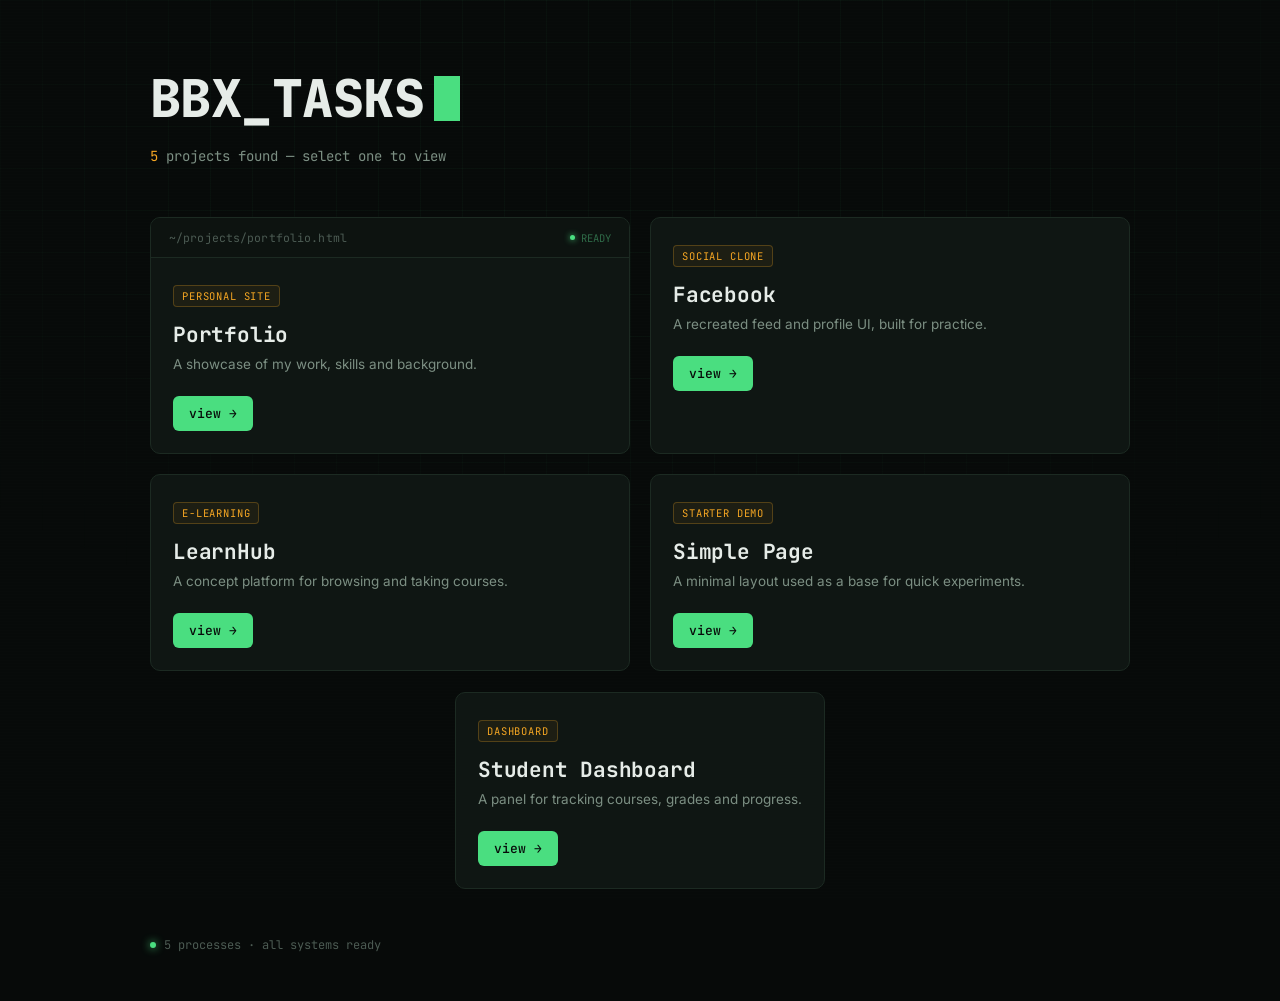
==== index.html @ 7c728249 "Clean up index.html by removing unnecessary code Removed unused elements and script for card interac" ====
<!doctype html>
<html lang="en">
  <head>
    <meta charset="UTF-8" />
    <meta name="viewport" content="width=device-width, initial-scale=1.0" />
    <title>BBX_TASKS — project hub</title>
    <link rel="preconnect" href="https://fonts.googleapis.com" />
    <link rel="preconnect" href="https://fonts.gstatic.com" crossorigin />
    <link
      href="https://fonts.googleapis.com/css2?family=JetBrains+Mono:wght@400;500;600;700;800&family=Inter:wght@400;500&display=swap"
      rel="stylesheet"
    />
    <link rel="stylesheet" href="assets/css/index.css" />
  </head>
  <body>
    <div class="wrap">
      <header>
       
        <h1>BBX_TASKS<span class="cursor"></span></h1>
        <p class="subtitle">
          <span class="count">5</span> projects found — select one to view
        </p>
      </header>

      <main class="grid" id="grid">
        <article class="card" style="--i: 0">
          <div class="card-bar">
            <span class="card-path">~/projects/portfolio.html</span>
            <span class="card-status"><span class="dot"></span>READY</span>
          </div>
          <div class="card-body">
            <span class="tag">personal site</span>
            <h2>Portfolio</h2>
            <p>A showcase of my work, skills and background.</p>
            <a class="btn" href="portfolio.html" data-ripple
              >view<span class="arrow">→</span></a
            >
          </div>
        </article>

        <article class="card" style="--i: 1">
         
          <div class="card-body">
            <span class="tag">social clone</span>
            <h2>Facebook</h2>
            <p>A recreated feed and profile UI, built for practice.</p>
            <a class="btn" href="facebook.html" data-ripple
              >view<span class="arrow">→</span></a
            >
          </div>
        </article>

        <article class="card" style="--i: 2">
         
          <div class="card-body">
            <span class="tag">e-learning</span>
            <h2>LearnHub</h2>
            <p>A concept platform for browsing and taking courses.</p>
            <a class="btn" href="learnhub.html" data-ripple
              >view<span class="arrow">→</span></a
            >
          </div>
        </article>

        <article class="card" style="--i: 3">
          
          <div class="card-body">
            <span class="tag">starter demo</span>
            <h2>Simple Page</h2>
            <p>A minimal layout used as a base for quick experiments.</p>
            <a class="btn" href="simple-page.html" data-ripple
              >view<span class="arrow">→</span></a
            >
          </div>
        </article>

        <article class="card" style="--i: 4">
          
          <div class="card-body">
            <span class="tag">dashboard</span>
            <h2>Student Dashboard</h2>
            <p>A panel for tracking courses, grades and progress.</p>
            <a class="btn" href="dashboard.html" data-ripple
              >view<span class="arrow">→</span></a
            >
          </div>
        </article>
      </main>

      <footer><span class="dot"></span>5 processes · all systems ready</footer>
    </div>

   
  </body>
</html>
---- assets/css/index.css ----
:root {
  --bg: #070a09;
  --bg-panel: #0d1310;
  --bg-card: #0f1613;
  --border: #1c2a22;
  --border-hover: #3a5a44;
  --green: #4ade80;
  --green-dim: #2f6b48;
  --green-glow: rgba(74, 222, 128, 0.18);
  --amber: #f5a623;
  --text: #e6ece8;
  --text-muted: #7c8f83;
  --text-faint: #4c5b53;
  --radius: 10px;
}

* {
  box-sizing: border-box;
  margin: 0;
  padding: 0;
}

html {
  color-scheme: dark;
}

body {
  background: var(--bg);
  color: var(--text);
  font-family: "Inter", sans-serif;
  min-height: 100vh;
  position: relative;
  overflow-x: hidden;
  padding: 64px 24px 48px;
}

body::before {
  content: "";
  position: fixed;
  inset: 0;
  background-image:
    linear-gradient(rgba(74, 222, 128, 0.035) 1px, transparent 1px),
    linear-gradient(90deg, rgba(74, 222, 128, 0.035) 1px, transparent 1px);
  background-size: 42px 42px;
  mask-image: radial-gradient(
    ellipse 80% 60% at 50% 20%,
    black 40%,
    transparent 90%
  );
  pointer-events: none;
  z-index: 0;
}

body::after {
  content: "";
  position: fixed;
  inset: 0;
  background: repeating-linear-gradient(
    to bottom,
    rgba(255, 255, 255, 0.018) 0px,
    rgba(255, 255, 255, 0.018) 1px,
    transparent 1px,
    transparent 3px
  );
  pointer-events: none;
  z-index: 1;
  opacity: 0.5;
}

.wrap {
  position: relative;
  z-index: 2;
  max-width: 980px;
  margin: 0 auto;
}

header {
  margin-bottom: 52px;
  opacity: 0;
  animation: rise 0.6s ease forwards;
}

.eyebrow {
  font-family: "JetBrains Mono", monospace;
  font-size: 13px;
  color: var(--green);
  letter-spacing: 0.02em;
  display: flex;
  align-items: center;
  gap: 8px;
  margin-bottom: 14px;
}

.eyebrow .dot {
  width: 6px;
  height: 6px;
  border-radius: 50%;
  background: var(--green);
  box-shadow: 0 0 8px var(--green);
  animation: pulse 2s ease-in-out infinite;
  flex-shrink: 0;
}

h1 {
  font-family: "JetBrains Mono", monospace;
  font-weight: 800;
  font-size: clamp(32px, 5.5vw, 52px);
  letter-spacing: -0.01em;
  color: var(--text);
  display: flex;
  align-items: center;
}

h1 .cursor {
  display: inline-block;
  width: 0.5em;
  height: 0.85em;
  background: var(--green);
  margin-left: 10px;
  animation: blink 1.1s steps(1) infinite;
}

.subtitle {
  font-family: "JetBrains Mono", monospace;
  font-size: 14px;
  color: var(--text-muted);
  margin-top: 14px;
}

.subtitle .count {
  color: var(--amber);
}

.grid {
  display: grid;
  grid-template-columns: repeat(2, 1fr);
  gap: 20px;
}

.card {
  grid-column: span 1;
  position: relative;
  background: var(--bg-card);
  border: 1px solid var(--border);
  border-radius: var(--radius);
  overflow: hidden;
  opacity: 0;
  transform: translateY(18px);
  animation: rise 0.55s cubic-bezier(0.2, 0.7, 0.3, 1) forwards;
  animation-delay: calc(var(--i) * 90ms + 120ms);
  transition:
    border-color 0.35s ease,
    transform 0.35s ease,
    box-shadow 0.35s ease;
  will-change: transform;
}

.card:nth-child(5) {
  grid-column: 1 / -1;
  max-width: calc(50% - 10px);
  margin: 0 auto;
}

.card::before {
  content: "";
  position: absolute;
  inset: 0;
  background: radial-gradient(
    320px circle at var(--mx, 50%) var(--my, 0%),
    var(--green-glow),
    transparent 70%
  );
  opacity: 0;
  transition: opacity 0.4s ease;
  pointer-events: none;
}

.card:hover {
  border-color: var(--border-hover);
  transform: translateY(-4px);
  box-shadow:
    0 16px 40px -20px rgba(0, 0, 0, 0.6),
    0 0 0 1px rgba(74, 222, 128, 0.05);
}

.card:hover::before {
  opacity: 1;
}

.card-bar {
  display: flex;
  align-items: center;
  justify-content: space-between;
  padding: 12px 18px;
  border-bottom: 1px solid var(--border);
  background: var(--bg-panel);
}

.card-path {
  font-family: "JetBrains Mono", monospace;
  font-size: 11.5px;
  color: var(--text-faint);
  letter-spacing: 0.01em;
  overflow: hidden;
  text-overflow: ellipsis;
  white-space: nowrap;
}

.card-status {
  display: flex;
  align-items: center;
  gap: 6px;
  font-family: "JetBrains Mono", monospace;
  font-size: 10.5px;
  color: var(--green-dim);
  flex-shrink: 0;
  margin-left: 12px;
}

.card-status .dot {
  width: 5px;
  height: 5px;
  border-radius: 50%;
  background: var(--green);
  box-shadow: 0 0 6px var(--green);
  animation: pulse 2.4s ease-in-out infinite;
}

.card-body {
  padding: 26px 22px 22px;
  position: relative;
}

.tag {
  display: inline-block;
  font-family: "JetBrains Mono", monospace;
  font-size: 10.5px;
  text-transform: uppercase;
  letter-spacing: 0.08em;
  color: var(--amber);
  border: 1px solid rgba(245, 166, 35, 0.25);
  background: rgba(245, 166, 35, 0.06);
  padding: 3px 8px;
  border-radius: 4px;
  margin-bottom: 14px;
}

.card h2 {
  font-family: "JetBrains Mono", monospace;
  font-weight: 700;
  font-size: 21px;
  color: var(--text);
  margin-bottom: 6px;
  letter-spacing: -0.01em;
}

.card p {
  font-size: 13.5px;
  color: var(--text-muted);
  line-height: 1.5;
  margin-bottom: 22px;
}

.btn {
  position: relative;
  display: inline-flex;
  align-items: center;
  gap: 8px;
  font-family: "JetBrains Mono", monospace;
  font-size: 13px;
  font-weight: 500;
  color: var(--bg);
  background: var(--green);
  border: none;
  padding: 9px 16px;
  border-radius: 6px;
  text-decoration: none;
  cursor: pointer;
  overflow: hidden;
  transition:
    transform 0.2s ease,
    box-shadow 0.2s ease,
    background 0.2s ease;
}

.btn:hover {
  background: #63eb98;
  box-shadow:
    0 0 0 1px rgba(74, 222, 128, 0.3),
    0 8px 20px -8px var(--green-glow);
}

.btn:active {
  transform: scale(0.96);
}

.btn .arrow {
  transition: transform 0.25s ease;
}
.btn:hover .arrow {
  transform: translateX(3px);
}

.btn .ripple {
  position: absolute;
  border-radius: 50%;
  background: rgba(255, 255, 255, 0.5);
  transform: scale(0);
  animation: ripple 0.6s ease-out;
  pointer-events: none;
}

footer {
  margin-top: 48px;
  display: flex;
  align-items: center;
  gap: 8px;
  font-family: "JetBrains Mono", monospace;
  font-size: 12px;
  color: var(--text-faint);
  opacity: 0;
  animation: rise 0.6s ease forwards;
  animation-delay: 0.7s;
}

footer .dot {
  width: 6px;
  height: 6px;
  border-radius: 50%;
  background: var(--green);
  box-shadow: 0 0 8px var(--green);
  animation: pulse 2s ease-in-out infinite;
}

@keyframes rise {
  from {
    opacity: 0;
    transform: translateY(18px);
  }
  to {
    opacity: 1;
    transform: translateY(0);
  }
}
@keyframes blink {
  0%,
  45% {
    opacity: 1;
  }
  50%,
  100% {
    opacity: 0;
  }
}
@keyframes pulse {
  0%,
  100% {
    opacity: 1;
  }
  50% {
    opacity: 0.35;
  }
}
@keyframes ripple {
  to {
    transform: scale(3);
    opacity: 0;
  }
}

@media (max-width: 680px) {
  .grid {
    grid-template-columns: 1fr;
  }
  .card:nth-child(5) {
    max-width: 100%;
  }
  body {
    padding: 40px 16px;
  }
}

.btn:focus-visible,
a:focus-visible {
  outline: 2px solid var(--green);
  outline-offset: 3px;
}

@media (prefers-reduced-motion: reduce) {
  * {
    animation-duration: 0.01ms !important;
    animation-iteration-count: 1 !important;
    transition-duration: 0.01ms !important;
  }
  body::before,
  body::after {
    display: none;
  }
}
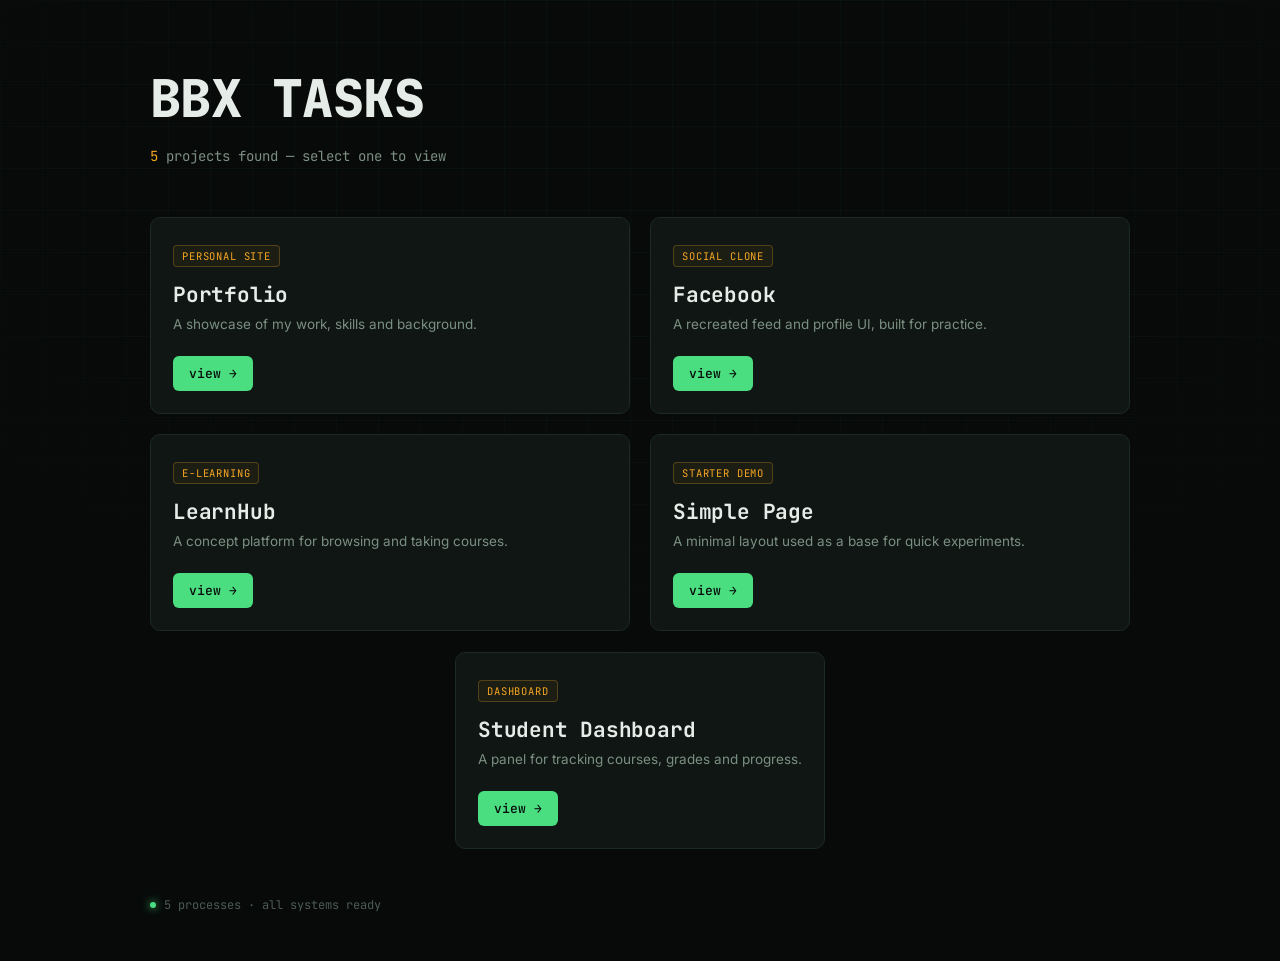
==== commit 3a034c12: "Fix title and header formatting in index.html" ====
--- a/index.html
+++ b/index.html
@@ -3,7 +3,7 @@
   <head>
     <meta charset="UTF-8" />
     <meta name="viewport" content="width=device-width, initial-scale=1.0" />
-    <title>BBX_TASKS — project hub</title>
+    <title>BBX TASKS — project hub</title>
     <link rel="preconnect" href="https://fonts.googleapis.com" />
     <link rel="preconnect" href="https://fonts.gstatic.com" crossorigin />
     <link
@@ -16,7 +16,7 @@
     <div class="wrap">
       <header>
        
-        <h1>BBX_TASKS<span class="cursor"></span></h1>
+        <h1>BBX TASKS</h1>
         <p class="subtitle">
           <span class="count">5</span> projects found — select one to view
         </p>
@@ -24,10 +24,7 @@
 
       <main class="grid" id="grid">
         <article class="card" style="--i: 0">
-          <div class="card-bar">
-            <span class="card-path">~/projects/portfolio.html</span>
-            <span class="card-status"><span class="dot"></span>READY</span>
-          </div>
+          
           <div class="card-body">
             <span class="tag">personal site</span>
             <h2>Portfolio</h2>
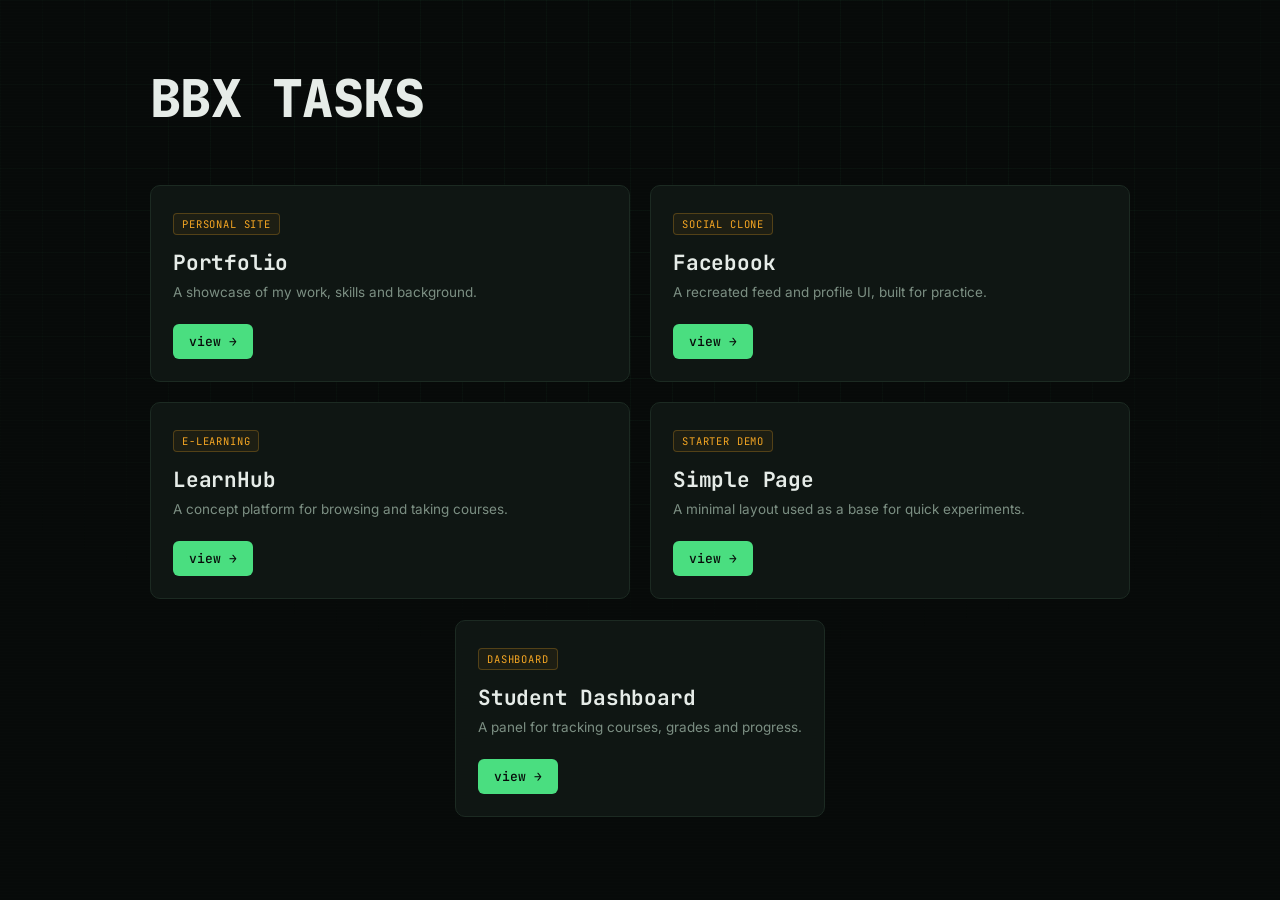
==== commit 6708210d: "Remove subtitle and footer from index.html Removed subtitle paragraph and footer text from the index" ====
--- a/index.html
+++ b/index.html
@@ -17,9 +17,6 @@
       <header>
        
         <h1>BBX TASKS</h1>
-        <p class="subtitle">
-          <span class="count">5</span> projects found — select one to view
-        </p>
       </header>
 
       <main class="grid" id="grid">
@@ -84,7 +81,6 @@
         </article>
       </main>
 
-      <footer><span class="dot"></span>5 processes · all systems ready</footer>
     </div>
 
    
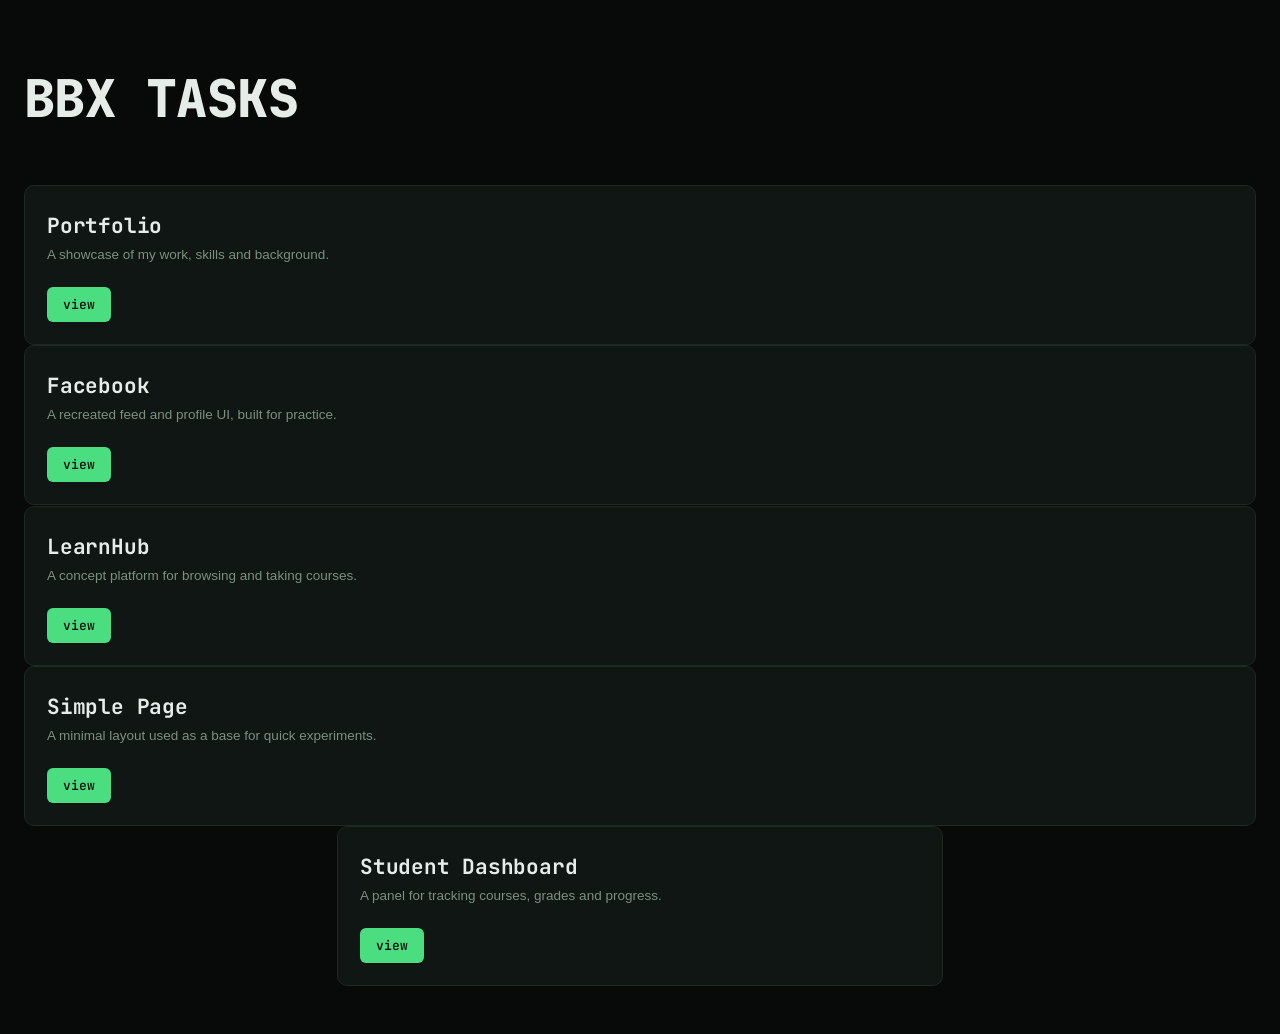
==== commit b6ff03af: "Update index.html" ====
--- a/index.html
+++ b/index.html
@@ -13,76 +13,50 @@
     <link rel="stylesheet" href="assets/css/index.css" />
   </head>
   <body>
-    <div class="wrap">
-      <header>
-       
-        <h1>BBX TASKS</h1>
-      </header>
+    <header>
+      <h1>BBX TASKS</h1>
+    </header>
 
-      <main class="grid" id="grid">
-        <article class="card" style="--i: 0">
-          
-          <div class="card-body">
-            <span class="tag">personal site</span>
-            <h2>Portfolio</h2>
-            <p>A showcase of my work, skills and background.</p>
-            <a class="btn" href="portfolio.html" data-ripple
-              >view<span class="arrow">→</span></a
-            >
-          </div>
-        </article>
+    <main class="card-flex">
+      <div class="card">
+        <div class="card-body">
+          <h2>Portfolio</h2>
+          <p>A showcase of my work, skills and background.</p>
+          <a class="btn" href="portfolio.html">view</a>
+        </div>
+      </div>
 
-        <article class="card" style="--i: 1">
-         
-          <div class="card-body">
-            <span class="tag">social clone</span>
-            <h2>Facebook</h2>
-            <p>A recreated feed and profile UI, built for practice.</p>
-            <a class="btn" href="facebook.html" data-ripple
-              >view<span class="arrow">→</span></a
-            >
-          </div>
-        </article>
+      <div class="card">
+        <div class="card-body">
+          <h2>Facebook</h2>
+          <p>A recreated feed and profile UI, built for practice.</p>
+          <a class="btn" href="facebook.html">view</a>
+        </div>
+      </div>
 
-        <article class="card" style="--i: 2">
-         
-          <div class="card-body">
-            <span class="tag">e-learning</span>
-            <h2>LearnHub</h2>
-            <p>A concept platform for browsing and taking courses.</p>
-            <a class="btn" href="learnhub.html" data-ripple
-              >view<span class="arrow">→</span></a
-            >
-          </div>
-        </article>
+      <div class="card">
+        <div class="card-body">
+          <h2>LearnHub</h2>
+          <p>A concept platform for browsing and taking courses.</p>
+          <a class="btn" href="learnhub.html">view</a>
+        </div>
+      </div>
 
-        <article class="card" style="--i: 3">
-          
-          <div class="card-body">
-            <span class="tag">starter demo</span>
-            <h2>Simple Page</h2>
-            <p>A minimal layout used as a base for quick experiments.</p>
-            <a class="btn" href="simple-page.html" data-ripple
-              >view<span class="arrow">→</span></a
-            >
-          </div>
-        </article>
+      <div class="card">
+        <div class="card-body">
+          <h2>Simple Page</h2>
+          <p>A minimal layout used as a base for quick experiments.</p>
+          <a class="btn" href="simple-page.html">view</a>
+        </div>
+      </div>
 
-        <article class="card" style="--i: 4">
-          
-          <div class="card-body">
-            <span class="tag">dashboard</span>
-            <h2>Student Dashboard</h2>
-            <p>A panel for tracking courses, grades and progress.</p>
-            <a class="btn" href="dashboard.html" data-ripple
-              >view<span class="arrow">→</span></a
-            >
-          </div>
-        </article>
-      </main>
-
-    </div>
-
-   
+      <div class="card">
+        <div class="card-body">
+          <h2>Student Dashboard</h2>
+          <p>A panel for tracking courses, grades and progress.</p>
+          <a class="btn" href="dashboard.html">view</a>
+        </div>
+      </div>
+    </main>
   </body>
 </html>
--- a/assets/css/index.css
+++ b/assets/css/index.css
@@ -20,52 +20,17 @@
   padding: 0;
 }
 
-html {
-  color-scheme: dark;
-}
-
 body {
   background: var(--bg);
   color: var(--text);
-  font-family: "Inter", sans-serif;
+  font-family: sans-serif;
   min-height: 100vh;
   position: relative;
   overflow-x: hidden;
   padding: 64px 24px 48px;
 }
 
-body::before {
-  content: "";
-  position: fixed;
-  inset: 0;
-  background-image:
-    linear-gradient(rgba(74, 222, 128, 0.035) 1px, transparent 1px),
-    linear-gradient(90deg, rgba(74, 222, 128, 0.035) 1px, transparent 1px);
-  background-size: 42px 42px;
-  mask-image: radial-gradient(
-    ellipse 80% 60% at 50% 20%,
-    black 40%,
-    transparent 90%
-  );
-  pointer-events: none;
-  z-index: 0;
-}
-
-body::after {
-  content: "";
-  position: fixed;
-  inset: 0;
-  background: repeating-linear-gradient(
-    to bottom,
-    rgba(255, 255, 255, 0.018) 0px,
-    rgba(255, 255, 255, 0.018) 1px,
-    transparent 1px,
-    transparent 3px
-  );
-  pointer-events: none;
-  z-index: 1;
-  opacity: 0.5;
-}
+
 
 .wrap {
   position: relative;
@@ -80,26 +45,6 @@
   animation: rise 0.6s ease forwards;
 }
 
-.eyebrow {
-  font-family: "JetBrains Mono", monospace;
-  font-size: 13px;
-  color: var(--green);
-  letter-spacing: 0.02em;
-  display: flex;
-  align-items: center;
-  gap: 8px;
-  margin-bottom: 14px;
-}
-
-.eyebrow .dot {
-  width: 6px;
-  height: 6px;
-  border-radius: 50%;
-  background: var(--green);
-  box-shadow: 0 0 8px var(--green);
-  animation: pulse 2s ease-in-out infinite;
-  flex-shrink: 0;
-}
 
 h1 {
   font-family: "JetBrains Mono", monospace;
@@ -109,15 +54,6 @@
   color: var(--text);
   display: flex;
   align-items: center;
-}
-
-h1 .cursor {
-  display: inline-block;
-  width: 0.5em;
-  height: 0.85em;
-  background: var(--green);
-  margin-left: 10px;
-  animation: blink 1.1s steps(1) infinite;
 }
 
 .subtitle {
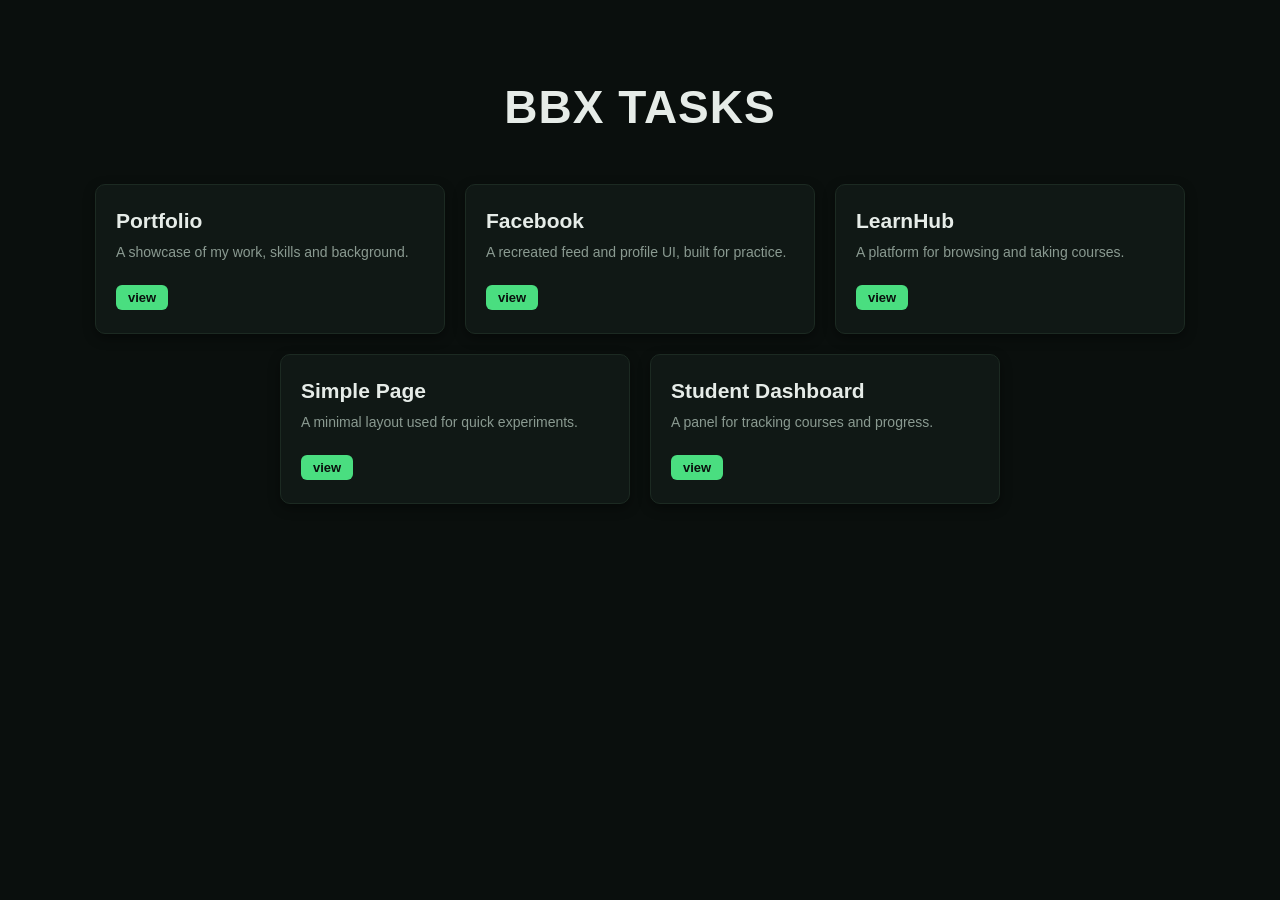
==== commit ff9c4ef9: "Update index.html" ====
--- a/index.html
+++ b/index.html
@@ -37,7 +37,7 @@
       <div class="card">
         <div class="card-body">
           <h2>LearnHub</h2>
-          <p>A concept platform for browsing and taking courses.</p>
+          <p>A platform for browsing and taking courses.</p>
           <a class="btn" href="learnhub.html">view</a>
         </div>
       </div>
@@ -45,7 +45,7 @@
       <div class="card">
         <div class="card-body">
           <h2>Simple Page</h2>
-          <p>A minimal layout used as a base for quick experiments.</p>
+          <p>A minimal layout used for quick experiments.</p>
           <a class="btn" href="simple-page.html">view</a>
         </div>
       </div>
@@ -53,7 +53,7 @@
       <div class="card">
         <div class="card-body">
           <h2>Student Dashboard</h2>
-          <p>A panel for tracking courses, grades and progress.</p>
+          <p>A panel for tracking courses and progress.</p>
           <a class="btn" href="dashboard.html">view</a>
         </div>
       </div>
--- a/assets/css/index.css
+++ b/assets/css/index.css
@@ -1,335 +1,126 @@
-:root {
-  --bg: #070a09;
-  --bg-panel: #0d1310;
-  --bg-card: #0f1613;
-  --border: #1c2a22;
-  --border-hover: #3a5a44;
-  --green: #4ade80;
-  --green-dim: #2f6b48;
-  --green-glow: rgba(74, 222, 128, 0.18);
-  --amber: #f5a623;
-  --text: #e6ece8;
-  --text-muted: #7c8f83;
-  --text-faint: #4c5b53;
-  --radius: 10px;
-}
+ * {
+        margin: 0;
+        padding: 0;
+        box-sizing: border-box;
+      }
 
-* {
-  box-sizing: border-box;
-  margin: 0;
-  padding: 0;
-}
+      body {
+        background-color: #0a0f0d;
+        color: #e6ece8;
+        font-family: Arial, sans-serif;
+        overflow-x: hidden;
+        padding: 80px;
+      }
 
-body {
-  background: var(--bg);
-  color: var(--text);
-  font-family: sans-serif;
-  min-height: 100vh;
-  position: relative;
-  overflow-x: hidden;
-  padding: 64px 24px 48px;
-}
+      header {
+        margin-bottom: 50px;
+        text-align: center;
+      }
 
+      h1 {
+        font-size: 46px;
+        font-weight: 800;
+        color: #e6ece8;
+        letter-spacing: 1px;
+      }
 
+      .card-flex {
+        display: flex;
+        align-items: center;
+        justify-content: center;
+        gap: 20px;
+        flex-wrap: wrap;
+      }
 
-.wrap {
-  position: relative;
-  z-index: 2;
-  max-width: 980px;
-  margin: 0 auto;
-}
+      .card {
+        background-color: #101815;
+        border: 1px solid #1c2a22;
+        border-radius: 10px;
+        overflow: hidden;
+        width: 350px;
+        height: 150px;
+        box-shadow: 0 4px 12px rgba(0, 0, 0, 0.4);
+        transition:
+          transform 0.3s ease,
+          border-color 0.3s ease,
+          box-shadow 0.3s ease;
+      }
 
-header {
-  margin-bottom: 52px;
-  opacity: 0;
-  animation: rise 0.6s ease forwards;
-}
+      .card:hover {
+        transform: translateY(-6px);
+        border-color: #3a5a44;
+        box-shadow: 0 10px 24px rgba(0, 0, 0, 0.5);
+      }
 
+      .card-body {
+        padding: 24px 20px;
+      }
 
-h1 {
-  font-family: "JetBrains Mono", monospace;
-  font-weight: 800;
-  font-size: clamp(32px, 5.5vw, 52px);
-  letter-spacing: -0.01em;
-  color: var(--text);
-  display: flex;
-  align-items: center;
-}
+      .card h2 {
+        font-size: 21px;
+        font-weight: 700;
+        color: #e6ece8;
+        margin-bottom: 8px;
+      }
 
-.subtitle {
-  font-family: "JetBrains Mono", monospace;
-  font-size: 14px;
-  color: var(--text-muted);
-  margin-top: 14px;
-}
+      .card p {
+        font-size: 14px;
+        color: #8a9a91;
+        line-height: 1.6;
+        margin-bottom: 22px;
+      }
 
-.subtitle .count {
-  color: var(--amber);
-}
+      .btn {
+        display: inline-flex;
+        align-items: center;
+        gap: 8px;
+        font-size: 13px;
+        font-weight: bold;
+        color: #0a0f0d;
+        background-color: #4ade80;
+        border: none;
+        padding: 5px 12px;
+        border-radius: 6px;
+        text-decoration: none;
+        cursor: pointer;
+        transition:
+          background-color 0.3s ease,
+          transform 0.2s ease;
+      }
 
-.grid {
-  display: grid;
-  grid-template-columns: repeat(2, 1fr);
-  gap: 20px;
-}
+      .btn:hover {
+        background-color: #63eb98;
+        transform: translateY(-2px);
+      }
 
-.card {
-  grid-column: span 1;
-  position: relative;
-  background: var(--bg-card);
-  border: 1px solid var(--border);
-  border-radius: var(--radius);
-  overflow: hidden;
-  opacity: 0;
-  transform: translateY(18px);
-  animation: rise 0.55s cubic-bezier(0.2, 0.7, 0.3, 1) forwards;
-  animation-delay: calc(var(--i) * 90ms + 120ms);
-  transition:
-    border-color 0.35s ease,
-    transform 0.35s ease,
-    box-shadow 0.35s ease;
-  will-change: transform;
-}
+      .btn:active {
+        transform: scale(0.96);
+      }
 
-.card:nth-child(5) {
-  grid-column: 1 / -1;
-  max-width: calc(50% - 10px);
-  margin: 0 auto;
-}
+      .btn:hover .arrow {
+        transform: translateX(4px);
+      }
 
-.card::before {
-  content: "";
-  position: absolute;
-  inset: 0;
-  background: radial-gradient(
-    320px circle at var(--mx, 50%) var(--my, 0%),
-    var(--green-glow),
-    transparent 70%
-  );
-  opacity: 0;
-  transition: opacity 0.4s ease;
-  pointer-events: none;
-}
+      @media (max-width: 1024px) {
+        .wrap {
+          max-width: 700px;
+        }
+      }
 
-.card:hover {
-  border-color: var(--border-hover);
-  transform: translateY(-4px);
-  box-shadow:
-    0 16px 40px -20px rgba(0, 0, 0, 0.6),
-    0 0 0 1px rgba(74, 222, 128, 0.05);
-}
+      @media (max-width: 768px) {
+        body {
+          padding: 40px 16px;
+        }
 
-.card:hover::before {
-  opacity: 1;
-}
+        h1 {
+          font-size: 32px;
+        }
 
-.card-bar {
-  display: flex;
-  align-items: center;
-  justify-content: space-between;
-  padding: 12px 18px;
-  border-bottom: 1px solid var(--border);
-  background: var(--bg-panel);
-}
+        .card {
+          width: 100%;
+        }
 
-.card-path {
-  font-family: "JetBrains Mono", monospace;
-  font-size: 11.5px;
-  color: var(--text-faint);
-  letter-spacing: 0.01em;
-  overflow: hidden;
-  text-overflow: ellipsis;
-  white-space: nowrap;
-}
-
-.card-status {
-  display: flex;
-  align-items: center;
-  gap: 6px;
-  font-family: "JetBrains Mono", monospace;
-  font-size: 10.5px;
-  color: var(--green-dim);
-  flex-shrink: 0;
-  margin-left: 12px;
-}
-
-.card-status .dot {
-  width: 5px;
-  height: 5px;
-  border-radius: 50%;
-  background: var(--green);
-  box-shadow: 0 0 6px var(--green);
-  animation: pulse 2.4s ease-in-out infinite;
-}
-
-.card-body {
-  padding: 26px 22px 22px;
-  position: relative;
-}
-
-.tag {
-  display: inline-block;
-  font-family: "JetBrains Mono", monospace;
-  font-size: 10.5px;
-  text-transform: uppercase;
-  letter-spacing: 0.08em;
-  color: var(--amber);
-  border: 1px solid rgba(245, 166, 35, 0.25);
-  background: rgba(245, 166, 35, 0.06);
-  padding: 3px 8px;
-  border-radius: 4px;
-  margin-bottom: 14px;
-}
-
-.card h2 {
-  font-family: "JetBrains Mono", monospace;
-  font-weight: 700;
-  font-size: 21px;
-  color: var(--text);
-  margin-bottom: 6px;
-  letter-spacing: -0.01em;
-}
-
-.card p {
-  font-size: 13.5px;
-  color: var(--text-muted);
-  line-height: 1.5;
-  margin-bottom: 22px;
-}
-
-.btn {
-  position: relative;
-  display: inline-flex;
-  align-items: center;
-  gap: 8px;
-  font-family: "JetBrains Mono", monospace;
-  font-size: 13px;
-  font-weight: 500;
-  color: var(--bg);
-  background: var(--green);
-  border: none;
-  padding: 9px 16px;
-  border-radius: 6px;
-  text-decoration: none;
-  cursor: pointer;
-  overflow: hidden;
-  transition:
-    transform 0.2s ease,
-    box-shadow 0.2s ease,
-    background 0.2s ease;
-}
-
-.btn:hover {
-  background: #63eb98;
-  box-shadow:
-    0 0 0 1px rgba(74, 222, 128, 0.3),
-    0 8px 20px -8px var(--green-glow);
-}
-
-.btn:active {
-  transform: scale(0.96);
-}
-
-.btn .arrow {
-  transition: transform 0.25s ease;
-}
-.btn:hover .arrow {
-  transform: translateX(3px);
-}
-
-.btn .ripple {
-  position: absolute;
-  border-radius: 50%;
-  background: rgba(255, 255, 255, 0.5);
-  transform: scale(0);
-  animation: ripple 0.6s ease-out;
-  pointer-events: none;
-}
-
-footer {
-  margin-top: 48px;
-  display: flex;
-  align-items: center;
-  gap: 8px;
-  font-family: "JetBrains Mono", monospace;
-  font-size: 12px;
-  color: var(--text-faint);
-  opacity: 0;
-  animation: rise 0.6s ease forwards;
-  animation-delay: 0.7s;
-}
-
-footer .dot {
-  width: 6px;
-  height: 6px;
-  border-radius: 50%;
-  background: var(--green);
-  box-shadow: 0 0 8px var(--green);
-  animation: pulse 2s ease-in-out infinite;
-}
-
-@keyframes rise {
-  from {
-    opacity: 0;
-    transform: translateY(18px);
-  }
-  to {
-    opacity: 1;
-    transform: translateY(0);
-  }
-}
-@keyframes blink {
-  0%,
-  45% {
-    opacity: 1;
-  }
-  50%,
-  100% {
-    opacity: 0;
-  }
-}
-@keyframes pulse {
-  0%,
-  100% {
-    opacity: 1;
-  }
-  50% {
-    opacity: 0.35;
-  }
-}
-@keyframes ripple {
-  to {
-    transform: scale(3);
-    opacity: 0;
-  }
-}
-
-@media (max-width: 680px) {
-  .grid {
-    grid-template-columns: 1fr;
-  }
-  .card:nth-child(5) {
-    max-width: 100%;
-  }
-  body {
-    padding: 40px 16px;
-  }
-}
-
-.btn:focus-visible,
-a:focus-visible {
-  outline: 2px solid var(--green);
-  outline-offset: 3px;
-}
-
-@media (prefers-reduced-motion: reduce) {
-  * {
-    animation-duration: 0.01ms !important;
-    animation-iteration-count: 1 !important;
-    transition-duration: 0.01ms !important;
-  }
-  body::before,
-  body::after {
-    display: none;
-  }
-}
+        .card-body {
+          padding: 20px 18px;
+        }
+      }
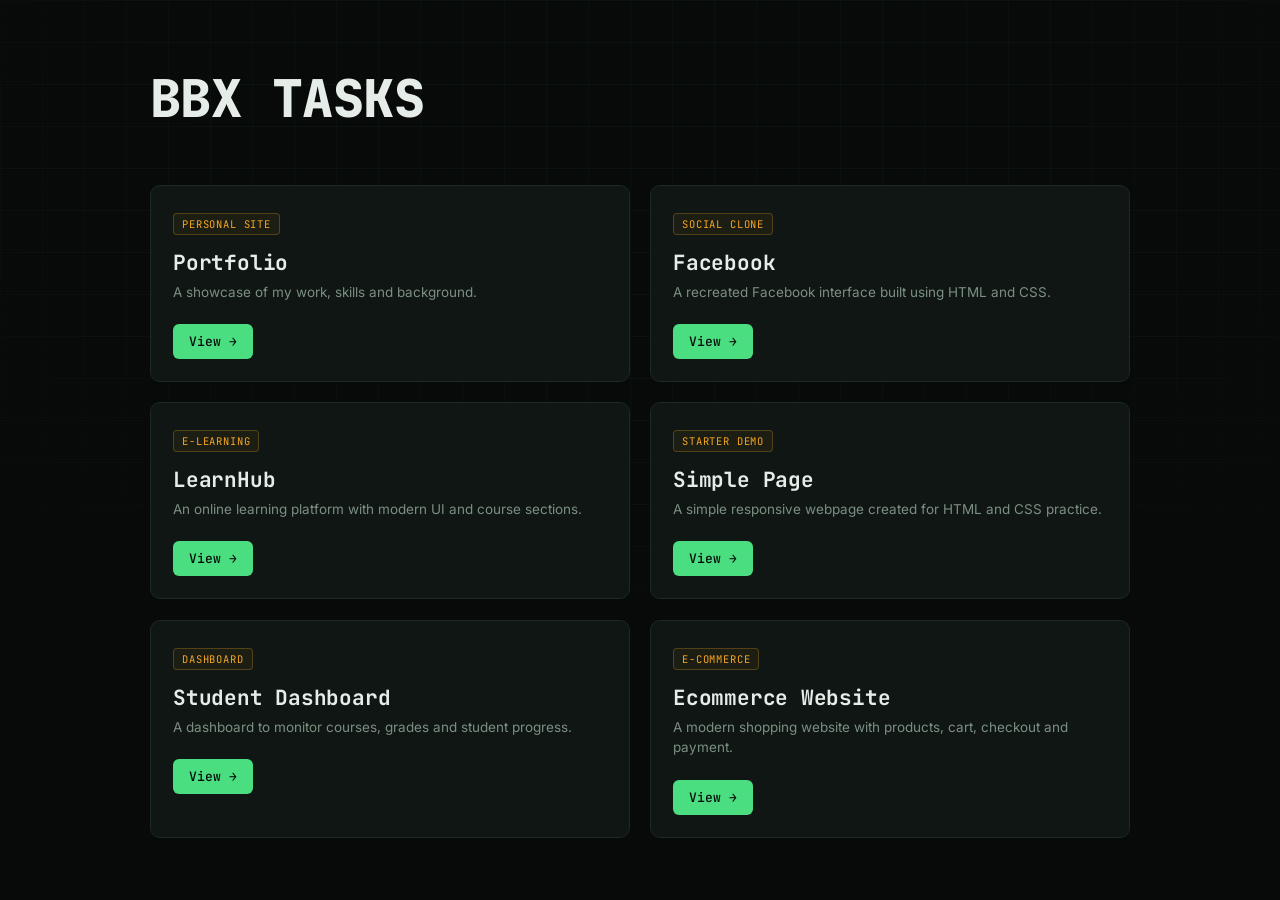
==== commit 1b000d93: "index project" ====
--- a/index.html
+++ b/index.html
@@ -3,60 +3,133 @@
   <head>
     <meta charset="UTF-8" />
     <meta name="viewport" content="width=device-width, initial-scale=1.0" />
-    <title>BBX TASKS — project hub</title>
+
+    <title>BBX TASKS — Project Hub</title>
+
+    <!-- Google Fonts -->
     <link rel="preconnect" href="https://fonts.googleapis.com" />
     <link rel="preconnect" href="https://fonts.gstatic.com" crossorigin />
+
     <link
       href="https://fonts.googleapis.com/css2?family=JetBrains+Mono:wght@400;500;600;700;800&family=Inter:wght@400;500&display=swap"
       rel="stylesheet"
     />
+
+    <!-- CSS -->
     <link rel="stylesheet" href="assets/css/index.css" />
   </head>
+
   <body>
-    <header>
-      <h1>BBX TASKS</h1>
-    </header>
+    <div class="wrap">
+      <header>
+        <h1>BBX TASKS</h1>
+      </header>
 
-    <main class="card-flex">
-      <div class="card">
-        <div class="card-body">
-          <h2>Portfolio</h2>
-          <p>A showcase of my work, skills and background.</p>
-          <a class="btn" href="portfolio.html">view</a>
-        </div>
-      </div>
+      <main class="grid" id="grid">
+        <!-- Portfolio -->
+        <article class="card" style="--i: 0">
+          <div class="card-body">
+            <span class="tag">personal site</span>
 
-      <div class="card">
-        <div class="card-body">
-          <h2>Facebook</h2>
-          <p>A recreated feed and profile UI, built for practice.</p>
-          <a class="btn" href="facebook.html">view</a>
-        </div>
-      </div>
+            <h2>Portfolio</h2>
 
-      <div class="card">
-        <div class="card-body">
-          <h2>LearnHub</h2>
-          <p>A platform for browsing and taking courses.</p>
-          <a class="btn" href="learnhub.html">view</a>
-        </div>
-      </div>
+            <p>A showcase of my work, skills and background.</p>
 
-      <div class="card">
-        <div class="card-body">
-          <h2>Simple Page</h2>
-          <p>A minimal layout used for quick experiments.</p>
-          <a class="btn" href="simple-page.html">view</a>
-        </div>
-      </div>
+            <a class="btn" href="portfolio.html" data-ripple>
+              View
+              <span class="arrow">→</span>
+            </a>
+          </div>
+        </article>
 
-      <div class="card">
-        <div class="card-body">
-          <h2>Student Dashboard</h2>
-          <p>A panel for tracking courses and progress.</p>
-          <a class="btn" href="dashboard.html">view</a>
-        </div>
-      </div>
-    </main>
+        <!-- Facebook -->
+        <article class="card" style="--i: 1">
+          <div class="card-body">
+            <span class="tag">social clone</span>
+
+            <h2>Facebook</h2>
+
+            <p>A recreated Facebook interface built using HTML and CSS.</p>
+
+            <a class="btn" href="facebook.html" data-ripple>
+              View
+              <span class="arrow">→</span>
+            </a>
+          </div>
+        </article>
+
+        <!-- LearnHub -->
+        <article class="card" style="--i: 2">
+          <div class="card-body">
+            <span class="tag">e-learning</span>
+
+            <h2>LearnHub</h2>
+
+            <p>
+              An online learning platform with modern UI and course sections.
+            </p>
+
+            <a class="btn" href="learnhub.html" data-ripple>
+              View
+              <span class="arrow">→</span>
+            </a>
+          </div>
+        </article>
+
+        <!-- Simple Page -->
+        <article class="card" style="--i: 3">
+          <div class="card-body">
+            <span class="tag">starter demo</span>
+
+            <h2>Simple Page</h2>
+
+            <p>
+              A simple responsive webpage created for HTML and CSS practice.
+            </p>
+
+            <a class="btn" href="simple-page.html" data-ripple>
+              View
+              <span class="arrow">→</span>
+            </a>
+          </div>
+        </article>
+
+        <!-- Student Dashboard -->
+        <article class="card" style="--i: 4">
+          <div class="card-body">
+            <span class="tag">dashboard</span>
+
+            <h2>Student Dashboard</h2>
+
+            <p>A dashboard to monitor courses, grades and student progress.</p>
+
+            <!-- Fixed Link -->
+            <a class="btn" href="student-dashboard.html" data-ripple>
+              View
+              <span class="arrow">→</span>
+            </a>
+          </div>
+        </article>
+
+        <!-- Ecommerce Website -->
+        <article class="card" style="--i: 5">
+          <div class="card-body">
+            <span class="tag">e-commerce</span>
+
+            <h2>Ecommerce Website</h2>
+
+            <p>
+              A modern shopping website with products, cart, checkout and
+              payment.
+            </p>
+
+            <a class="btn" href="ecommerce.html" data-ripple>
+              View
+              <span class="arrow">→</span>
+            </a>
+          </div>
+        </article>
+      </main>
+    </div>
   </body>
 </html>
--- a/assets/css/index.css
+++ b/assets/css/index.css
@@ -1,126 +1,401 @@
- * {
-        margin: 0;
-        padding: 0;
-        box-sizing: border-box;
-      }
-
-      body {
-        background-color: #0a0f0d;
-        color: #e6ece8;
-        font-family: Arial, sans-serif;
-        overflow-x: hidden;
-        padding: 80px;
-      }
-
-      header {
-        margin-bottom: 50px;
-        text-align: center;
-      }
-
-      h1 {
-        font-size: 46px;
-        font-weight: 800;
-        color: #e6ece8;
-        letter-spacing: 1px;
-      }
-
-      .card-flex {
-        display: flex;
-        align-items: center;
-        justify-content: center;
-        gap: 20px;
-        flex-wrap: wrap;
-      }
-
-      .card {
-        background-color: #101815;
-        border: 1px solid #1c2a22;
-        border-radius: 10px;
-        overflow: hidden;
-        width: 350px;
-        height: 150px;
-        box-shadow: 0 4px 12px rgba(0, 0, 0, 0.4);
-        transition:
-          transform 0.3s ease,
-          border-color 0.3s ease,
-          box-shadow 0.3s ease;
-      }
-
-      .card:hover {
-        transform: translateY(-6px);
-        border-color: #3a5a44;
-        box-shadow: 0 10px 24px rgba(0, 0, 0, 0.5);
-      }
-
-      .card-body {
-        padding: 24px 20px;
-      }
-
-      .card h2 {
-        font-size: 21px;
-        font-weight: 700;
-        color: #e6ece8;
-        margin-bottom: 8px;
-      }
-
-      .card p {
-        font-size: 14px;
-        color: #8a9a91;
-        line-height: 1.6;
-        margin-bottom: 22px;
-      }
-
-      .btn {
-        display: inline-flex;
-        align-items: center;
-        gap: 8px;
-        font-size: 13px;
-        font-weight: bold;
-        color: #0a0f0d;
-        background-color: #4ade80;
-        border: none;
-        padding: 5px 12px;
-        border-radius: 6px;
-        text-decoration: none;
-        cursor: pointer;
-        transition:
-          background-color 0.3s ease,
-          transform 0.2s ease;
-      }
-
-      .btn:hover {
-        background-color: #63eb98;
-        transform: translateY(-2px);
-      }
-
-      .btn:active {
-        transform: scale(0.96);
-      }
-
-      .btn:hover .arrow {
-        transform: translateX(4px);
-      }
-
-      @media (max-width: 1024px) {
-        .wrap {
-          max-width: 700px;
-        }
-      }
-
-      @media (max-width: 768px) {
-        body {
-          padding: 40px 16px;
-        }
-
-        h1 {
-          font-size: 32px;
-        }
-
-        .card {
-          width: 100%;
-        }
-
-        .card-body {
-          padding: 20px 18px;
-        }
-      }
+:root {
+  --bg: #070a09;
+  --bg-panel: #0d1310;
+  --bg-card: #0f1613;
+  --border: #1c2a22;
+  --border-hover: #3a5a44;
+  --green: #4ade80;
+  --green-dim: #2f6b48;
+  --green-glow: rgba(74, 222, 128, 0.18);
+  --amber: #f5a623;
+  --text: #e6ece8;
+  --text-muted: #7c8f83;
+  --text-faint: #4c5b53;
+  --radius: 10px;
+}
+
+* {
+  box-sizing: border-box;
+  margin: 0;
+  padding: 0;
+}
+
+html {
+  color-scheme: dark;
+}
+
+body {
+  background: var(--bg);
+  color: var(--text);
+  font-family: "Inter", sans-serif;
+  min-height: 100vh;
+  position: relative;
+  overflow-x: hidden;
+  padding: 64px 24px 48px;
+}
+
+body::before {
+  content: "";
+  position: fixed;
+  inset: 0;
+  background-image:
+    linear-gradient(rgba(74, 222, 128, 0.035) 1px, transparent 1px),
+    linear-gradient(90deg, rgba(74, 222, 128, 0.035) 1px, transparent 1px);
+  background-size: 42px 42px;
+  mask-image: radial-gradient(
+    ellipse 80% 60% at 50% 20%,
+    black 40%,
+    transparent 90%
+  );
+  pointer-events: none;
+  z-index: 0;
+}
+
+body::after {
+  content: "";
+  position: fixed;
+  inset: 0;
+  background: repeating-linear-gradient(
+    to bottom,
+    rgba(255, 255, 255, 0.018) 0px,
+    rgba(255, 255, 255, 0.018) 1px,
+    transparent 1px,
+    transparent 3px
+  );
+  pointer-events: none;
+  z-index: 1;
+  opacity: 0.5;
+}
+
+.wrap {
+  position: relative;
+  z-index: 2;
+  max-width: 980px;
+  margin: 0 auto;
+}
+
+header {
+  margin-bottom: 52px;
+  opacity: 0;
+  animation: rise 0.6s ease forwards;
+}
+
+.eyebrow {
+  font-family: "JetBrains Mono", monospace;
+  font-size: 13px;
+  color: var(--green);
+  letter-spacing: 0.02em;
+  display: flex;
+  align-items: center;
+  gap: 8px;
+  margin-bottom: 14px;
+}
+
+.eyebrow .dot {
+  width: 6px;
+  height: 6px;
+  border-radius: 50%;
+  background: var(--green);
+  box-shadow: 0 0 8px var(--green);
+  animation: pulse 2s ease-in-out infinite;
+  flex-shrink: 0;
+}
+
+h1 {
+  font-family: "JetBrains Mono", monospace;
+  font-weight: 800;
+  font-size: clamp(32px, 5.5vw, 52px);
+  letter-spacing: -0.01em;
+  color: var(--text);
+  display: flex;
+  align-items: center;
+}
+
+h1 .cursor {
+  display: inline-block;
+  width: 0.5em;
+  height: 0.85em;
+  background: var(--green);
+  margin-left: 10px;
+  animation: blink 1.1s steps(1) infinite;
+}
+
+.subtitle {
+  font-family: "JetBrains Mono", monospace;
+  font-size: 14px;
+  color: var(--text-muted);
+  margin-top: 14px;
+}
+
+.subtitle .count {
+  color: var(--amber);
+}
+
+.grid {
+  display: grid;
+  grid-template-columns: repeat(2, 1fr);
+  gap: 20px;
+}
+
+.card {
+  grid-column: span 1;
+  position: relative;
+  background: var(--bg-card);
+  border: 1px solid var(--border);
+  border-radius: var(--radius);
+  overflow: hidden;
+  opacity: 0;
+  transform: translateY(18px);
+  animation: rise 0.55s cubic-bezier(0.2, 0.7, 0.3, 1) forwards;
+  animation-delay: calc(var(--i) * 90ms + 120ms);
+  transition:
+    border-color 0.35s ease,
+    transform 0.35s ease,
+    box-shadow 0.35s ease;
+  will-change: transform;
+}
+
+.card:nth-child(5),
+.card:nth-child(6) {
+  grid-column: span 1;
+  max-width: 100%;
+  margin: 0;
+}
+}
+
+.card:before {
+  content: "";
+  position: absolute;
+  inset: 0;
+  background: radial-gradient(
+    320px circle at var(--mx, 50%) var(--my, 0%),
+    var(--green-glow),
+    transparent 70%
+  );
+  opacity: 0;
+  transition: opacity 0.4s ease;
+  pointer-events: none;
+}
+
+.card:hover {
+  border-color: var(--border-hover);
+  transform: translateY(-4px);
+  box-shadow:
+    0 16px 40px -20px rgba(0, 0, 0, 0.6),
+    0 0 0 1px rgba(74, 222, 128, 0.05);
+}
+
+.card:hover::before {
+  opacity: 1;
+}
+
+.card-bar {
+  display: flex;
+  align-items: center;
+  justify-content: space-between;
+  padding: 12px 18px;
+  border-bottom: 1px solid var(--border);
+  background: var(--bg-panel);
+}
+
+.card-path {
+  font-family: "JetBrains Mono", monospace;
+  font-size: 11.5px;
+  color: var(--text-faint);
+  letter-spacing: 0.01em;
+  overflow: hidden;
+  text-overflow: ellipsis;
+  white-space: nowrap;
+}
+
+.card-status {
+  display: flex;
+  align-items: center;
+  gap: 6px;
+  font-family: "JetBrains Mono", monospace;
+  font-size: 10.5px;
+  color: var(--green-dim);
+  flex-shrink: 0;
+  margin-left: 12px;
+}
+
+.card-status .dot {
+  width: 5px;
+  height: 5px;
+  border-radius: 50%;
+  background: var(--green);
+  box-shadow: 0 0 6px var(--green);
+  animation: pulse 2.4s ease-in-out infinite;
+}
+
+.card-body {
+  padding: 26px 22px 22px;
+  position: relative;
+}
+
+.tag {
+  display: inline-block;
+  font-family: "JetBrains Mono", monospace;
+  font-size: 10.5px;
+  text-transform: uppercase;
+  letter-spacing: 0.08em;
+  color: var(--amber);
+  border: 1px solid rgba(245, 166, 35, 0.25);
+  background: rgba(245, 166, 35, 0.06);
+  padding: 3px 8px;
+  border-radius: 4px;
+  margin-bottom: 14px;
+}
+
+.card h2 {
+  font-family: "JetBrains Mono", monospace;
+  font-weight: 700;
+  font-size: 21px;
+  color: var(--text);
+  margin-bottom: 6px;
+  letter-spacing: -0.01em;
+}
+
+.card p {
+  font-size: 13.5px;
+  color: var(--text-muted);
+  line-height: 1.5;
+  margin-bottom: 22px;
+}
+
+.btn {
+  position: relative;
+  display: inline-flex;
+  align-items: center;
+  gap: 8px;
+  font-family: "JetBrains Mono", monospace;
+  font-size: 13px;
+  font-weight: 500;
+  color: var(--bg);
+  background: var(--green);
+  border: none;
+  padding: 9px 16px;
+  border-radius: 6px;
+  text-decoration: none;
+  cursor: pointer;
+  overflow: hidden;
+  transition:
+    transform 0.2s ease,
+    box-shadow 0.2s ease,
+    background 0.2s ease;
+}
+
+.btn:hover {
+  background: #63eb98;
+  box-shadow:
+    0 0 0 1px rgba(74, 222, 128, 0.3),
+    0 8px 20px -8px var(--green-glow);
+}
+
+.btn:active {
+  transform: scale(0.96);
+}
+
+.btn .arrow {
+  transition: transform 0.25s ease;
+}
+.btn:hover .arrow {
+  transform: translateX(3px);
+}
+
+.btn .ripple {
+  position: absolute;
+  border-radius: 50%;
+  background: rgba(255, 255, 255, 0.5);
+  transform: scale(0);
+  animation: ripple 0.6s ease-out;
+  pointer-events: none;
+}
+
+footer {
+  margin-top: 48px;
+  display: flex;
+  align-items: center;
+  gap: 8px;
+  font-family: "JetBrains Mono", monospace;
+  font-size: 12px;
+  color: var(--text-faint);
+  opacity: 0;
+  animation: rise 0.6s ease forwards;
+  animation-delay: 0.7s;
+}
+
+footer .dot {
+  width: 6px;
+  height: 6px;
+  border-radius: 50%;
+  background: var(--green);
+  box-shadow: 0 0 8px var(--green);
+  animation: pulse 2s ease-in-out infinite;
+}
+
+@keyframes rise {
+  from {
+    opacity: 0;
+    transform: translateY(18px);
+  }
+  to {
+    opacity: 1;
+    transform: translateY(0);
+  }
+}
+@keyframes blink {
+  0%,
+  45% {
+    opacity: 1;
+  }
+  50%,
+  100% {
+    opacity: 0;
+  }
+}
+@keyframes pulse {
+  0%,
+  100% {
+    opacity: 1;
+  }
+  50% {
+    opacity: 0.35;
+  }
+}
+@keyframes ripple {
+  to {
+    transform: scale(3);
+    opacity: 0;
+  }
+}
+
+@media (max-width: 680px) {
+  .grid {
+    grid-template-columns: 1fr;
+  }
+  .card:nth-child(5) {
+    max-width: 100%;
+  }
+  body {
+    padding: 40px 16px;
+  }
+}
+
+.btn:focus-visible,
+a:focus-visible {
+  outline: 2px solid var(--green);
+  outline-offset: 3px;
+}
+
+@media (prefers-reduced-motion: reduce) {
+  * {
+    animation-duration: 0.01ms !important;
+    animation-iteration-count: 1 !important;
+    transition-duration: 0.01ms !important;
+  }
+  body::before,
+  body::after {
+    display: none;
+  }
+}
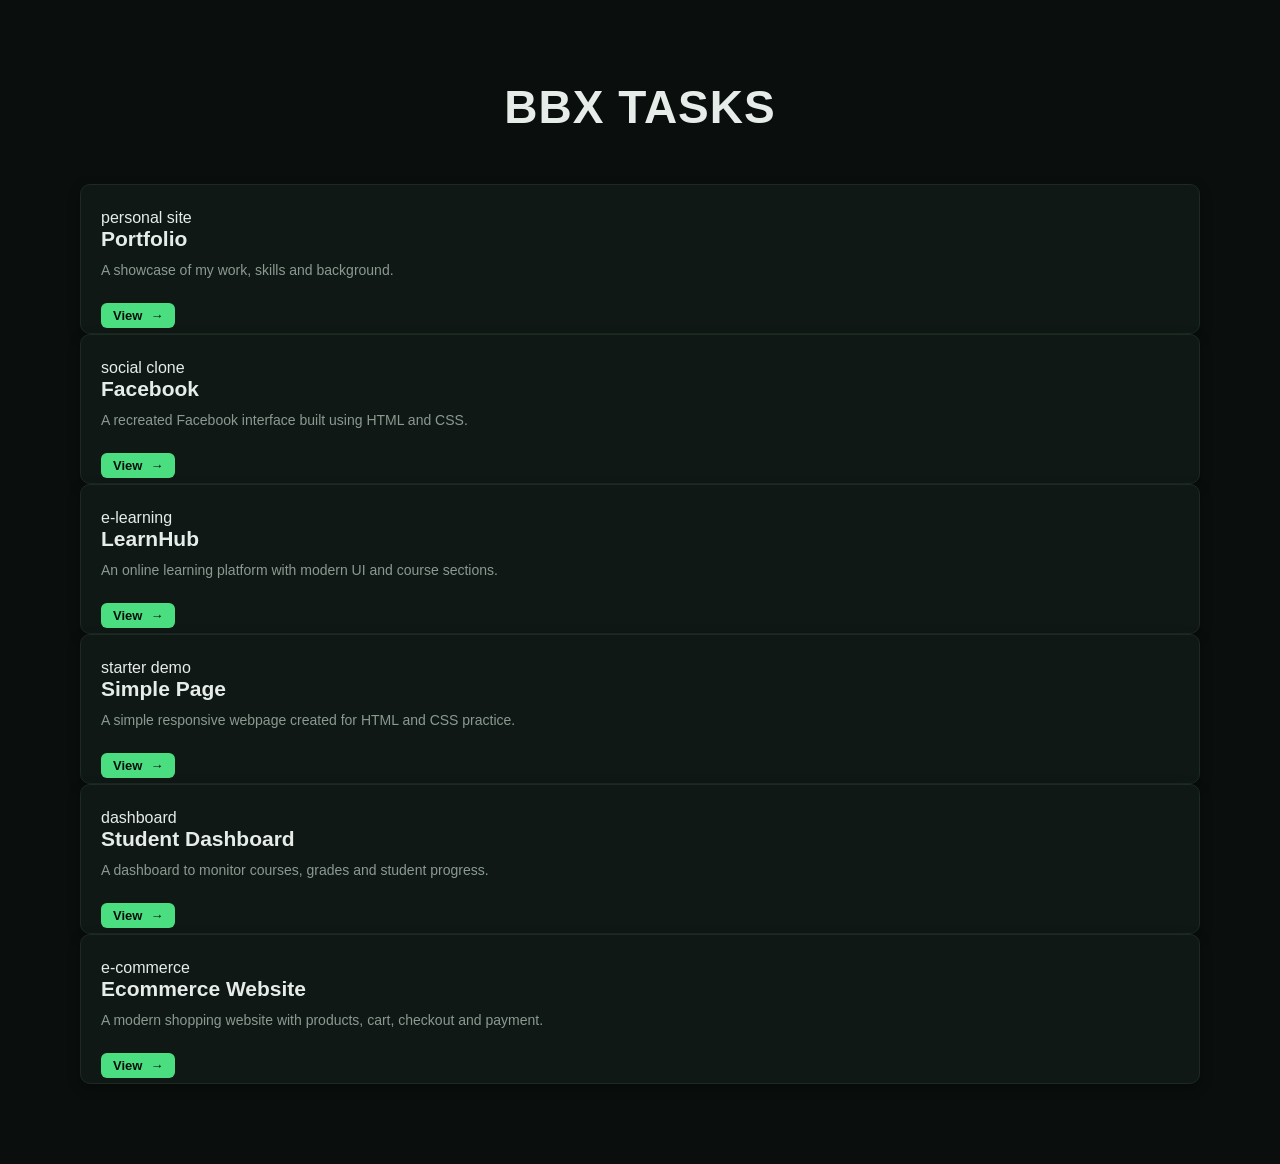
==== commit f916c30b: "simplge-page" ====
--- a/index.html
+++ b/index.html
@@ -20,6 +20,7 @@
   </head>
 
   <body>
+ <HEAD
     <div class="wrap">
       <header>
         <h1>BBX TASKS</h1>
@@ -131,5 +132,3 @@
         </article>
       </main>
     </div>
-  </body>
-</html>
--- a/assets/css/index.css
+++ b/assets/css/index.css
@@ -1,160 +1,118 @@
-:root {
-  --bg: #070a09;
-  --bg-panel: #0d1310;
-  --bg-card: #0f1613;
-  --border: #1c2a22;
-  --border-hover: #3a5a44;
-  --green: #4ade80;
-  --green-dim: #2f6b48;
-  --green-glow: rgba(74, 222, 128, 0.18);
-  --amber: #f5a623;
-  --text: #e6ece8;
-  --text-muted: #7c8f83;
-  --text-faint: #4c5b53;
-  --radius: 10px;
-}
+ * {
+        margin: 0;
+        padding: 0;
+        box-sizing: border-box;
+      }
 
-* {
-  box-sizing: border-box;
-  margin: 0;
-  padding: 0;
-}
+      body {
+        background-color: #0a0f0d;
+        color: #e6ece8;
+        font-family: Arial, sans-serif;
+        overflow-x: hidden;
+        padding: 80px;
+      }
 
-html {
-  color-scheme: dark;
-}
+      header {
+        margin-bottom: 50px;
+        text-align: center;
+      }
 
-body {
-  background: var(--bg);
-  color: var(--text);
-  font-family: "Inter", sans-serif;
-  min-height: 100vh;
-  position: relative;
-  overflow-x: hidden;
-  padding: 64px 24px 48px;
-}
+      h1 {
+        font-size: 46px;
+        font-weight: 800;
+        color: #e6ece8;
+        letter-spacing: 1px;
+      }
 
-body::before {
-  content: "";
-  position: fixed;
-  inset: 0;
-  background-image:
-    linear-gradient(rgba(74, 222, 128, 0.035) 1px, transparent 1px),
-    linear-gradient(90deg, rgba(74, 222, 128, 0.035) 1px, transparent 1px);
-  background-size: 42px 42px;
-  mask-image: radial-gradient(
-    ellipse 80% 60% at 50% 20%,
-    black 40%,
-    transparent 90%
-  );
-  pointer-events: none;
-  z-index: 0;
-}
+      .card-flex {
+        display: flex;
+        align-items: center;
+        justify-content: center;
+        gap: 20px;
+        flex-wrap: wrap;
+      }
 
-body::after {
-  content: "";
-  position: fixed;
-  inset: 0;
-  background: repeating-linear-gradient(
-    to bottom,
-    rgba(255, 255, 255, 0.018) 0px,
-    rgba(255, 255, 255, 0.018) 1px,
-    transparent 1px,
-    transparent 3px
-  );
-  pointer-events: none;
-  z-index: 1;
-  opacity: 0.5;
-}
+      .card {
+        background-color: #101815;
+        border: 1px solid #1c2a22;
+        border-radius: 10px;
+        overflow: hidden;
+        width: 350px;
+        height: 150px;
+        box-shadow: 0 4px 12px rgba(0, 0, 0, 0.4);
+        transition:
+          transform 0.3s ease,
+          border-color 0.3s ease,
+          box-shadow 0.3s ease;
+      }
 
-.wrap {
-  position: relative;
-  z-index: 2;
-  max-width: 980px;
-  margin: 0 auto;
-}
+      .card:hover {
+        transform: translateY(-6px);
+        border-color: #3a5a44;
+        box-shadow: 0 10px 24px rgba(0, 0, 0, 0.5);
+      }
 
-header {
-  margin-bottom: 52px;
-  opacity: 0;
-  animation: rise 0.6s ease forwards;
-}
+      .card-body {
+        padding: 24px 20px;
+      }
 
-.eyebrow {
-  font-family: "JetBrains Mono", monospace;
-  font-size: 13px;
-  color: var(--green);
-  letter-spacing: 0.02em;
-  display: flex;
-  align-items: center;
-  gap: 8px;
-  margin-bottom: 14px;
-}
+      .card h2 {
+        font-size: 21px;
+        font-weight: 700;
+        color: #e6ece8;
+        margin-bottom: 8px;
+      }
 
-.eyebrow .dot {
-  width: 6px;
-  height: 6px;
-  border-radius: 50%;
-  background: var(--green);
-  box-shadow: 0 0 8px var(--green);
-  animation: pulse 2s ease-in-out infinite;
-  flex-shrink: 0;
-}
+      .card p {
+        font-size: 14px;
+        color: #8a9a91;
+        line-height: 1.6;
+        margin-bottom: 22px;
+      }
 
-h1 {
-  font-family: "JetBrains Mono", monospace;
-  font-weight: 800;
-  font-size: clamp(32px, 5.5vw, 52px);
-  letter-spacing: -0.01em;
-  color: var(--text);
-  display: flex;
-  align-items: center;
-}
+      .btn {
+        display: inline-flex;
+        align-items: center;
+        gap: 8px;
+        font-size: 13px;
+        font-weight: bold;
+        color: #0a0f0d;
+        background-color: #4ade80;
+        border: none;
+        padding: 5px 12px;
+        border-radius: 6px;
+        text-decoration: none;
+        cursor: pointer;
+        transition:
+          background-color 0.3s ease,
+          transform 0.2s ease;
+      }
 
-h1 .cursor {
-  display: inline-block;
-  width: 0.5em;
-  height: 0.85em;
-  background: var(--green);
-  margin-left: 10px;
-  animation: blink 1.1s steps(1) infinite;
-}
+      .btn:hover {
+        background-color: #63eb98;
+        transform: translateY(-2px);
+      }
 
-.subtitle {
-  font-family: "JetBrains Mono", monospace;
-  font-size: 14px;
-  color: var(--text-muted);
-  margin-top: 14px;
-}
+      .btn:active {
+        transform: scale(0.96);
+      }
 
-.subtitle .count {
-  color: var(--amber);
-}
+      .btn:hover .arrow {
+        transform: translateX(4px);
+      }
 
-.grid {
-  display: grid;
-  grid-template-columns: repeat(2, 1fr);
-  gap: 20px;
-}
+      @media (max-width: 1024px) {
+        .wrap {
+          max-width: 700px;
+        }
+      }
 
-.card {
-  grid-column: span 1;
-  position: relative;
-  background: var(--bg-card);
-  border: 1px solid var(--border);
-  border-radius: var(--radius);
-  overflow: hidden;
-  opacity: 0;
-  transform: translateY(18px);
-  animation: rise 0.55s cubic-bezier(0.2, 0.7, 0.3, 1) forwards;
-  animation-delay: calc(var(--i) * 90ms + 120ms);
-  transition:
-    border-color 0.35s ease,
-    transform 0.35s ease,
-    box-shadow 0.35s ease;
-  will-change: transform;
-}
+      @media (max-width: 768px) {
+        body {
+          padding: 40px 16px;
+        }
 
+<<<<<<< HEAD
 .card:nth-child(5),
 .card:nth-child(6) {
   grid-column: span 1;
@@ -176,226 +134,17 @@
   transition: opacity 0.4s ease;
   pointer-events: none;
 }
+=======
+        h1 {
+          font-size: 32px;
+        }
 
-.card:hover {
-  border-color: var(--border-hover);
-  transform: translateY(-4px);
-  box-shadow:
-    0 16px 40px -20px rgba(0, 0, 0, 0.6),
-    0 0 0 1px rgba(74, 222, 128, 0.05);
-}
+        .card {
+          width: 100%;
+        }
+>>>>>>> ff9c4ef9b210c9567aa14e2daeded999efc3b594
 
-.card:hover::before {
-  opacity: 1;
-}
-
-.card-bar {
-  display: flex;
-  align-items: center;
-  justify-content: space-between;
-  padding: 12px 18px;
-  border-bottom: 1px solid var(--border);
-  background: var(--bg-panel);
-}
-
-.card-path {
-  font-family: "JetBrains Mono", monospace;
-  font-size: 11.5px;
-  color: var(--text-faint);
-  letter-spacing: 0.01em;
-  overflow: hidden;
-  text-overflow: ellipsis;
-  white-space: nowrap;
-}
-
-.card-status {
-  display: flex;
-  align-items: center;
-  gap: 6px;
-  font-family: "JetBrains Mono", monospace;
-  font-size: 10.5px;
-  color: var(--green-dim);
-  flex-shrink: 0;
-  margin-left: 12px;
-}
-
-.card-status .dot {
-  width: 5px;
-  height: 5px;
-  border-radius: 50%;
-  background: var(--green);
-  box-shadow: 0 0 6px var(--green);
-  animation: pulse 2.4s ease-in-out infinite;
-}
-
-.card-body {
-  padding: 26px 22px 22px;
-  position: relative;
-}
-
-.tag {
-  display: inline-block;
-  font-family: "JetBrains Mono", monospace;
-  font-size: 10.5px;
-  text-transform: uppercase;
-  letter-spacing: 0.08em;
-  color: var(--amber);
-  border: 1px solid rgba(245, 166, 35, 0.25);
-  background: rgba(245, 166, 35, 0.06);
-  padding: 3px 8px;
-  border-radius: 4px;
-  margin-bottom: 14px;
-}
-
-.card h2 {
-  font-family: "JetBrains Mono", monospace;
-  font-weight: 700;
-  font-size: 21px;
-  color: var(--text);
-  margin-bottom: 6px;
-  letter-spacing: -0.01em;
-}
-
-.card p {
-  font-size: 13.5px;
-  color: var(--text-muted);
-  line-height: 1.5;
-  margin-bottom: 22px;
-}
-
-.btn {
-  position: relative;
-  display: inline-flex;
-  align-items: center;
-  gap: 8px;
-  font-family: "JetBrains Mono", monospace;
-  font-size: 13px;
-  font-weight: 500;
-  color: var(--bg);
-  background: var(--green);
-  border: none;
-  padding: 9px 16px;
-  border-radius: 6px;
-  text-decoration: none;
-  cursor: pointer;
-  overflow: hidden;
-  transition:
-    transform 0.2s ease,
-    box-shadow 0.2s ease,
-    background 0.2s ease;
-}
-
-.btn:hover {
-  background: #63eb98;
-  box-shadow:
-    0 0 0 1px rgba(74, 222, 128, 0.3),
-    0 8px 20px -8px var(--green-glow);
-}
-
-.btn:active {
-  transform: scale(0.96);
-}
-
-.btn .arrow {
-  transition: transform 0.25s ease;
-}
-.btn:hover .arrow {
-  transform: translateX(3px);
-}
-
-.btn .ripple {
-  position: absolute;
-  border-radius: 50%;
-  background: rgba(255, 255, 255, 0.5);
-  transform: scale(0);
-  animation: ripple 0.6s ease-out;
-  pointer-events: none;
-}
-
-footer {
-  margin-top: 48px;
-  display: flex;
-  align-items: center;
-  gap: 8px;
-  font-family: "JetBrains Mono", monospace;
-  font-size: 12px;
-  color: var(--text-faint);
-  opacity: 0;
-  animation: rise 0.6s ease forwards;
-  animation-delay: 0.7s;
-}
-
-footer .dot {
-  width: 6px;
-  height: 6px;
-  border-radius: 50%;
-  background: var(--green);
-  box-shadow: 0 0 8px var(--green);
-  animation: pulse 2s ease-in-out infinite;
-}
-
-@keyframes rise {
-  from {
-    opacity: 0;
-    transform: translateY(18px);
-  }
-  to {
-    opacity: 1;
-    transform: translateY(0);
-  }
-}
-@keyframes blink {
-  0%,
-  45% {
-    opacity: 1;
-  }
-  50%,
-  100% {
-    opacity: 0;
-  }
-}
-@keyframes pulse {
-  0%,
-  100% {
-    opacity: 1;
-  }
-  50% {
-    opacity: 0.35;
-  }
-}
-@keyframes ripple {
-  to {
-    transform: scale(3);
-    opacity: 0;
-  }
-}
-
-@media (max-width: 680px) {
-  .grid {
-    grid-template-columns: 1fr;
-  }
-  .card:nth-child(5) {
-    max-width: 100%;
-  }
-  body {
-    padding: 40px 16px;
-  }
-}
-
-.btn:focus-visible,
-a:focus-visible {
-  outline: 2px solid var(--green);
-  outline-offset: 3px;
-}
-
-@media (prefers-reduced-motion: reduce) {
-  * {
-    animation-duration: 0.01ms !important;
-    animation-iteration-count: 1 !important;
-    transition-duration: 0.01ms !important;
-  }
-  body::before,
-  body::after {
-    display: none;
-  }
-}
+        .card-body {
+          padding: 20px 18px;
+        }
+      }
